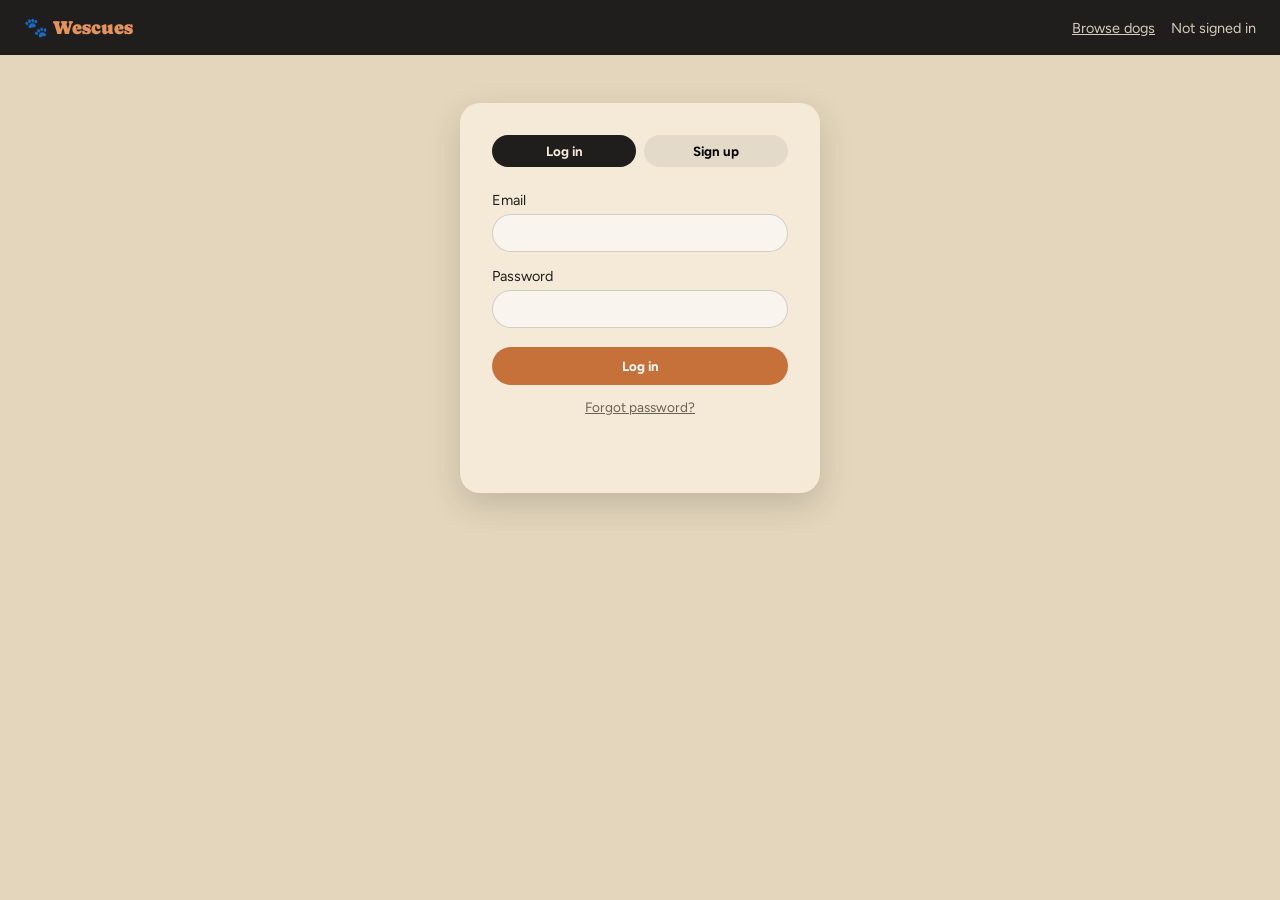
==== frontend/index.html @ fcfbf8e0 "Move all frontend files into frontend/ HTML, CSS, and JS all together (each page's .html/.js pair, p" ====
<!DOCTYPE html>
<html lang="en">
<head>
<meta charset="UTF-8">
<meta name="viewport" content="width=device-width, initial-scale=1.0">
<title>Wescues</title>
<link rel="stylesheet" href="style.css">
<script type="importmap">
{
  "imports": {
    "@supabase/supabase-js": "https://esm.sh/@supabase/supabase-js@2"
  }
}
</script>
</head>
<body>

  <header class="topbar">
    <div class="brand">🐾 Wescues</div>
    <nav style="display: flex; align-items: center; gap: 1rem;">
      <a href="browse.html" class="session-status" style="color: inherit; text-decoration: underline;">Browse dogs</a>
      <a href="shelter-dashboard.html" id="shelterLink" class="session-status hidden" style="color: inherit; text-decoration: underline;">My dogs</a>
      <a href="account.html" id="accountLink" class="session-status hidden" style="color: inherit; text-decoration: underline;">Account</a>
      <a href="admin.html" id="adminLink" class="session-status hidden" style="color: inherit; text-decoration: underline;">Moderation</a>
      <div id="sessionStatus" class="session-status">Not signed in</div>
    </nav>
  </header>

  <main class="auth-main">
    <section class="card" id="authCard">
      <div class="tabs">
        <button class="tab-btn active" data-tab="login">Log in</button>
        <button class="tab-btn" data-tab="signup">Sign up</button>
      </div>

      <form id="loginForm" class="auth-form">
        <label>Email <input type="email" name="email" required></label>
        <label>Password <input type="password" name="password" required></label>
        <button type="submit" class="primary-btn">Log in</button>
        <button type="button" id="forgotPasswordBtn" class="link-btn">Forgot password?</button>
      </form>

      <form id="signupForm" class="auth-form hidden">
        <label>Full name <input type="text" name="full_name"></label>
        <label>Email <input type="email" name="email" required></label>
        <label>Password <input type="password" name="password" required minlength="6"></label>
        <button type="submit" class="primary-btn">Sign up</button>
      </form>

      <p id="authMessage" class="auth-message"></p>
    </section>

    <section class="card hidden" id="profileCard">
      <h2>Signed in</h2>
      <dl id="profileDetails" class="profile-details"></dl>
      <button id="logoutBtn" class="secondary-btn">Log out</button>
    </section>
  </main>

  <script type="module" src="app.js"></script>
</body>
</html>
---- frontend/style.css ----
@import url('https://fonts.googleapis.com/css2?family=Caprasimo&family=Figtree:wght@400;600;700&display=swap');

* { box-sizing: border-box; }

body {
  margin: 0;
  font-family: 'Figtree', system-ui, sans-serif;
  background: #e4d6bc;
  color: #201e1d;
  -webkit-font-smoothing: antialiased;
}

h1, h2, h3, h4 {
  font-family: 'Caprasimo', system-ui, sans-serif;
  font-weight: 400;
  margin: 0;
}

.topbar {
  display: flex;
  justify-content: space-between;
  align-items: center;
  padding: 1rem 1.5rem;
  background: #201e1d;
  color: #f5ead8;
}

.brand {
  font-family: 'Caprasimo', system-ui, sans-serif;
  font-size: 1.2rem;
  color: #e2935e;
}

.session-status {
  font-size: 0.9rem;
  opacity: 0.85;
}

.auth-main {
  display: flex;
  justify-content: center;
  padding: 3rem 1rem;
}

.card {
  background: #f5ead8;
  border-radius: 20px;
  padding: 2rem;
  width: 100%;
  max-width: 360px;
  box-shadow: 0 12px 32px rgba(46, 43, 37, 0.18);
}

.tabs {
  display: flex;
  gap: 0.5rem;
  margin-bottom: 1.5rem;
}

.tab-btn {
  flex: 1;
  padding: 0.5rem;
  border: none;
  background: rgba(32, 30, 29, 0.08);
  border-radius: 999px;
  cursor: pointer;
  font-weight: 700;
  font-family: 'Figtree', sans-serif;
}

.tab-btn.active {
  background: #201e1d;
  color: #f5ead8;
}

.auth-form {
  display: flex;
  flex-direction: column;
  gap: 0.9rem;
}

.hidden {
  display: none;
}

.auth-form label {
  display: flex;
  flex-direction: column;
  gap: 0.3rem;
  font-size: 0.9rem;
}

.auth-form input {
  padding: 0.55rem 0.9rem;
  border: 1px solid rgba(32, 30, 29, 0.18);
  border-radius: 999px;
  font-size: 1rem;
  background: #f9f4ed;
  font-family: inherit;
}

.primary-btn {
  display: inline-flex;
  align-items: center;
  justify-content: center;
  gap: 6px;
  background: #c67139;
  color: #fff;
  border: 1px solid transparent;
  border-radius: 999px;
  padding: 0.6rem 1.1rem;
  font-weight: 700;
  font-family: 'Figtree', sans-serif;
  cursor: pointer;
  margin-top: 0.3rem;
}

.secondary-btn {
  display: inline-flex;
  align-items: center;
  justify-content: center;
  gap: 6px;
  background: transparent;
  border: 1px solid rgba(32, 30, 29, 0.22);
  color: #201e1d;
  border-radius: 999px;
  padding: 0.5rem 1rem;
  font-weight: 700;
  font-family: 'Figtree', sans-serif;
  cursor: pointer;
  margin-top: 1rem;
}

.danger-btn {
  display: block;
  background: none;
  border: 1px solid #b5432c;
  color: #b5432c;
  border-radius: 999px;
  padding: 0.4rem 0.8rem;
  cursor: pointer;
  margin: 0.4rem auto 0;
  font-size: 0.8rem;
  font-family: 'Figtree', sans-serif;
}

.danger-btn:hover {
  background: #b5432c;
  color: #fff;
}

.link-btn {
  background: none;
  border: none;
  color: #6b6355;
  text-decoration: underline;
  font-size: 0.85rem;
  cursor: pointer;
  padding: 0;
  align-self: center;
  font-family: 'Figtree', sans-serif;
}

.auth-message {
  min-height: 1.2em;
  font-size: 0.85rem;
  color: #b5432c;
  margin-top: 1rem;
}

.profile-details {
  display: grid;
  grid-template-columns: auto 1fr;
  gap: 0.4rem 0.8rem;
  font-size: 0.9rem;
}

.profile-details dt {
  font-weight: 600;
  color: #6b6355;
}

.profile-details dd {
  margin: 0;
  word-break: break-all;
}

/* Tags */

.tag {
  display: inline-flex;
  align-items: center;
  font-size: 0.7rem;
  font-weight: 700;
  letter-spacing: 0.02em;
  padding: 0.2rem 0.65rem;
  border-radius: 999px;
}

.tag-accent { background: #fff2eb; color: #8c491a; }
.tag-sage { background: #f0fae1; color: #3d472b; }
.tag-neutral { background: #f9f4ed; color: #645c50; }
.tag-alert { background: #fbe4d8; color: #8c491a; }

/* Browse page */

.browse-main {
  max-width: 1300px;
  margin: 0 auto;
}

.filter-sidebar {
  width: 220px;
  flex: none;
  padding: 1.5rem 1.5rem 1.5rem 0;
  border-right: 1px solid rgba(32, 30, 29, 0.12);
}

.filter-sidebar select {
  width: 100%;
  padding: 0.5rem 0.9rem;
  border-radius: 999px;
  border: 1px solid rgba(32, 30, 29, 0.18);
  background: #f9f4ed;
  font-family: inherit;
  font-size: 0.9rem;
}

.filters {
  display: flex;
  gap: 0.75rem;
  margin-bottom: 1rem;
  flex-wrap: wrap;
}

.filters input,
.filters select {
  padding: 0.55rem 0.9rem;
  border: 1px solid rgba(32, 30, 29, 0.18);
  border-radius: 999px;
  font-size: 1rem;
  background: #f9f4ed;
  font-family: inherit;
}

.filters input {
  flex: 1;
  min-width: 200px;
}

.result-count {
  color: #6b6355;
  font-size: 0.9rem;
  margin: 0 0 1rem;
}

.dog-grid {
  display: grid;
  grid-template-columns: repeat(3, 1fr);
  gap: 1.5rem;
}

.dog-card {
  background: #ebddc5;
  border: none;
  border-radius: 20px;
  overflow: hidden;
  box-shadow: 0 1px 3px rgba(46, 43, 37, 0.12);
  cursor: pointer;
  text-align: left;
  padding: 0;
  font: inherit;
  color: inherit;
  position: relative;
}

.dog-card img,
.dog-card-noimg {
  width: 100%;
  height: 260px;
  object-fit: cover;
  display: block;
  background: #dcd3c4;
}

.dog-card-noimg {
  display: flex;
  align-items: center;
  justify-content: center;
  font-size: 4rem;
}

.dog-card-body {
  padding: 1.1rem 1.2rem;
}

.dog-card-body h3 {
  margin: 0 0 0.4rem;
  font-size: 1.3rem;
}

.dog-card-body p {
  margin: 0.25rem 0;
  font-size: 0.95rem;
  color: #4a443a;
}

.dog-card-shelter {
  color: #6b6355 !important;
}

.save-btn {
  position: absolute;
  top: 0.6rem;
  right: 0.6rem;
  width: 32px;
  height: 32px;
  border-radius: 50%;
  border: none;
  background: rgba(245, 234, 216, 0.9);
  cursor: pointer;
  display: flex;
  align-items: center;
  justify-content: center;
  font-size: 1rem;
  color: rgba(32, 30, 29, 0.35);
}

.save-btn.saved {
  color: #c67139;
}

/* Dog detail modal */

.modal-overlay {
  display: none;
  position: fixed;
  inset: 0;
  background: rgba(0, 0, 0, 0.5);
  align-items: center;
  justify-content: center;
  padding: 1rem;
}

.modal-overlay.open {
  display: flex;
}

.modal {
  background: #f5ead8;
  border-radius: 20px;
  max-width: 420px;
  width: 100%;
  max-height: 90vh;
  overflow-y: auto;
  padding: 1.5rem;
  position: relative;
}

.modal-photo {
  width: 100%;
  border-radius: 14px;
  margin-bottom: 1rem;
}

.close-btn {
  position: absolute;
  top: 0.75rem;
  right: 0.75rem;
  background: none;
  border: none;
  font-size: 1.5rem;
  cursor: pointer;
  line-height: 1;
  color: #201e1d;
}

.modal-meta,
.modal-shelter {
  color: #6b6355;
  font-size: 0.9rem;
}

/* Moderation dashboard */

.flag-list {
  display: flex;
  flex-direction: column;
  gap: 1rem;
}

.flag-row {
  display: grid;
  grid-template-columns: 1fr auto 1fr;
  gap: 1rem;
  background: #f5ead8;
  border-radius: 20px;
  padding: 1.25rem;
  box-shadow: 0 12px 32px rgba(46, 43, 37, 0.14);
  align-items: start;
}

.flag-side {
  text-align: center;
  border-radius: 14px;
  padding: 0.5rem;
  border: 2px solid transparent;
}

.flag-side.is-hidden {
  background: #fbeee7;
  border-color: #d97742;
}

.flag-side img {
  width: 100%;
  max-width: 220px;
  height: 160px;
  object-fit: cover;
  border-radius: 14px;
  margin-bottom: 0.5rem;
}

.flag-side.is-hidden img {
  opacity: 0.6;
}

.flag-side p {
  margin: 0.2rem 0;
}

.flag-side .hide-btn {
  margin-top: 0.5rem;
}

.flag-meta {
  text-align: center;
  min-width: 150px;
  padding-top: 2rem;
  font-size: 0.85rem;
  color: #6b6355;
}

.flag-meta button {
  margin-top: 0.75rem;
}

.hidden-tag {
  display: inline-block;
  background: #f0e4d8;
  color: #a8592a;
  font-size: 0.7rem;
  font-weight: 600;
  padding: 0.1rem 0.4rem;
  border-radius: 4px;
  vertical-align: middle;
}

.flag-action-message {
  color: #b5432c;
  font-size: 0.8rem;
  min-height: 1.2em;
}

.queue-header {
  display: flex;
  align-items: center;
  gap: 0.75rem;
  margin-bottom: 1rem;
  font-size: 0.9rem;
  color: #6b6355;
}

.queue-header strong {
  color: #c67139;
}

.queue-nav {
  display: flex;
  gap: 0.5rem;
  margin-left: auto;
}

.queue-nav button {
  margin-top: 0;
}

/* Stat tiles */

.stat-row {
  display: flex;
  gap: 1rem;
  flex-wrap: wrap;
  margin-bottom: 1.5rem;
}

.stat-tile {
  background: #ebddc5;
  border-radius: 18px;
  padding: 0.9rem 1.3rem;
}

.stat-tile.alert {
  background: #fbe4d8;
}

.stat-tile .stat-num {
  font-family: 'Caprasimo', sans-serif;
  font-size: 1.4rem;
}

.stat-tile.alert .stat-num {
  color: #8c491a;
}

.stat-tile .stat-label {
  font-size: 0.75rem;
  color: rgba(32, 30, 29, 0.55);
}

.stat-tile.alert .stat-label {
  color: #8c491a;
}

/* Data table */

.data-table {
  width: 100%;
  border-collapse: collapse;
  font-size: 0.85rem;
  background: #f5ead8;
  border-radius: 20px;
  overflow: hidden;
}

.data-table th {
  text-align: left;
  font-size: 0.7rem;
  letter-spacing: 0.04em;
  text-transform: uppercase;
  color: rgba(32, 30, 29, 0.5);
  padding: 0.6rem 0.9rem;
  border-bottom: 1px solid rgba(32, 30, 29, 0.15);
}

.data-table td {
  padding: 0.6rem 0.9rem;
  border-bottom: 1px solid rgba(32, 30, 29, 0.08);
  vertical-align: middle;
}

.data-table tr:last-child td {
  border-bottom: none;
}

.table-thumb {
  width: 34px;
  height: 34px;
  border-radius: 10px;
  object-fit: cover;
  background: #dcd3c4;
  vertical-align: middle;
  margin-right: 0.6rem;
}

.table-dog-cell {
  display: flex;
  align-items: center;
}

/* Generic page shell for new pages */

.page-main {
  max-width: 1100px;
  margin: 0 auto;
  padding: 1.5rem;
}

.section-title {
  font-size: 1rem;
  color: rgba(32, 30, 29, 0.7);
  margin-bottom: 0.75rem;
}

.panel {
  background: #ebddc5;
  border-radius: 18px;
  padding: 1rem 1.2rem;
}
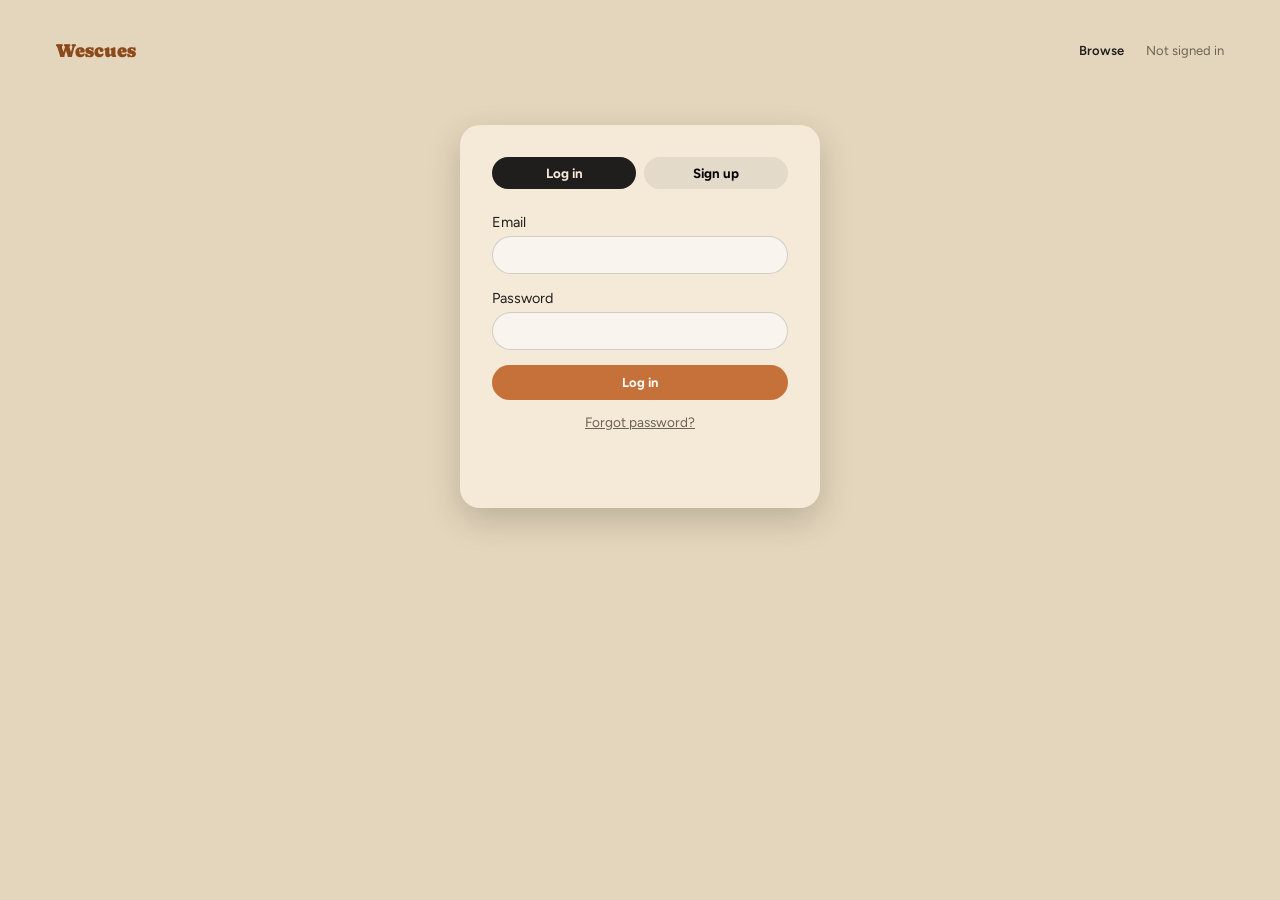
==== commit d5a14741: "Pixel-match the design system to the Claude Design mockup source Pulled exact values from the mockup" ====
--- a/frontend/index.html
+++ b/frontend/index.html
@@ -16,13 +16,13 @@
 <body>
 
   <header class="topbar">
-    <div class="brand">🐾 Wescues</div>
-    <nav style="display: flex; align-items: center; gap: 1rem;">
-      <a href="browse.html" class="session-status" style="color: inherit; text-decoration: underline;">Browse dogs</a>
-      <a href="shelter-dashboard.html" id="shelterLink" class="session-status hidden" style="color: inherit; text-decoration: underline;">My dogs</a>
-      <a href="account.html" id="accountLink" class="session-status hidden" style="color: inherit; text-decoration: underline;">Account</a>
-      <a href="admin.html" id="adminLink" class="session-status hidden" style="color: inherit; text-decoration: underline;">Moderation</a>
-      <div id="sessionStatus" class="session-status">Not signed in</div>
+    <div class="brand">Wescues</div>
+    <nav class="navbar-links">
+      <a href="browse.html">Browse</a>
+      <a href="shelter-dashboard.html" id="shelterLink" class="hidden">My dogs</a>
+      <a href="account.html" id="accountLink" class="hidden">Account</a>
+      <a href="admin.html" id="adminLink" class="hidden">Moderation</a>
+      <span id="sessionStatus" class="session-status" style="font-weight: 400; color: #6b6355;">Not signed in</span>
     </nav>
   </header>
 
--- a/frontend/style.css
+++ b/frontend/style.css
@@ -4,6 +4,8 @@
 
 body {
   margin: 0;
+  padding: 24px;
+  min-height: 100vh;
   font-family: 'Figtree', system-ui, sans-serif;
   background: #e4d6bc;
   color: #201e1d;
@@ -16,30 +18,78 @@
   margin: 0;
 }
 
-.topbar {
-  display: flex;
-  justify-content: space-between;
-  align-items: center;
-  padding: 1rem 1.5rem;
-  background: #201e1d;
-  color: #f5ead8;
-}
-
-.brand {
+/* App shell: the rounded, shadowed card every "interior" page (browse,
+   dog detail, shelter dashboard, moderation, account) sits inside, on
+   the tan body background -- taken directly from the mockup's .win. */
+
+.app-shell {
+  max-width: 1300px;
+  margin: 0 auto;
+  background: #f5ead8;
+  border-radius: 20px;
+  overflow: hidden;
+  box-shadow: 0 12px 32px rgba(46, 43, 37, 0.22);
+}
+
+.navbar {
+  display: flex;
+  align-items: center;
+  gap: 28px;
+  padding: 16px 32px;
+  border-bottom: 1px solid rgba(32, 30, 29, 0.1);
+}
+
+.navbar .brand {
   font-family: 'Caprasimo', system-ui, sans-serif;
-  font-size: 1.2rem;
-  color: #e2935e;
-}
-
-.session-status {
-  font-size: 0.9rem;
-  opacity: 0.85;
-}
+  font-size: 19px;
+  color: #8c491a;
+}
+
+.navbar-links {
+  margin-left: auto;
+  display: flex;
+  align-items: center;
+  gap: 22px;
+  font-size: 13px;
+  font-weight: 600;
+}
+
+.navbar-links a,
+.navbar-links button,
+.navbar-links span {
+  color: #201e1d;
+  text-decoration: none;
+}
+
+.navbar-links a.active {
+  color: #c67139;
+}
+
+/* Standalone pages (login, reset password) that aren't inside the app
+   shell -- just a centered card on the tan background. */
 
 .auth-main {
   display: flex;
   justify-content: center;
   padding: 3rem 1rem;
+}
+
+.topbar {
+  display: flex;
+  justify-content: space-between;
+  align-items: center;
+  padding: 16px 32px;
+}
+
+.topbar .brand {
+  font-family: 'Caprasimo', system-ui, sans-serif;
+  font-size: 19px;
+  color: #8c491a;
+}
+
+.session-status {
+  font-size: 13px;
+  font-weight: 600;
 }
 
 .card {
@@ -48,7 +98,7 @@
   padding: 2rem;
   width: 100%;
   max-width: 360px;
-  box-shadow: 0 12px 32px rgba(46, 43, 37, 0.18);
+  box-shadow: 0 12px 32px rgba(46, 43, 37, 0.22);
 }
 
 .tabs {
@@ -99,36 +149,74 @@
   font-family: inherit;
 }
 
-.primary-btn {
+.auth-message {
+  min-height: 1.2em;
+  font-size: 0.85rem;
+  color: #b5432c;
+  margin-top: 1rem;
+}
+
+.profile-details {
+  display: grid;
+  grid-template-columns: auto 1fr;
+  gap: 0.4rem 0.8rem;
+  font-size: 0.9rem;
+}
+
+.profile-details dt {
+  font-weight: 600;
+  color: #6b6355;
+}
+
+.profile-details dd {
+  margin: 0;
+  word-break: break-all;
+}
+
+/* Buttons -- pill-btn base + modifier, exact values from the mockup */
+
+.pill-btn,
+.primary-btn,
+.secondary-btn {
   display: inline-flex;
   align-items: center;
   justify-content: center;
   gap: 6px;
+  font-family: 'Figtree', sans-serif;
+  font-weight: 700;
+  font-size: 13px;
+  border-radius: 999px;
+  padding: 9px 18px;
+  cursor: pointer;
+  border: 1px solid transparent;
+  text-decoration: none;
+  white-space: nowrap;
+}
+
+.primary-btn {
   background: #c67139;
   color: #fff;
+}
+
+.secondary-btn {
+  background: transparent;
+  border-color: rgba(32, 30, 29, 0.22);
+  color: #201e1d;
+}
+
+.ghost-btn {
+  display: inline-flex;
+  align-items: center;
+  gap: 6px;
+  font-family: 'Figtree', sans-serif;
+  font-weight: 700;
+  font-size: 12px;
+  border-radius: 999px;
+  padding: 4px 10px;
+  cursor: pointer;
   border: 1px solid transparent;
-  border-radius: 999px;
-  padding: 0.6rem 1.1rem;
-  font-weight: 700;
-  font-family: 'Figtree', sans-serif;
-  cursor: pointer;
-  margin-top: 0.3rem;
-}
-
-.secondary-btn {
-  display: inline-flex;
-  align-items: center;
-  justify-content: center;
-  gap: 6px;
   background: transparent;
-  border: 1px solid rgba(32, 30, 29, 0.22);
-  color: #201e1d;
-  border-radius: 999px;
-  padding: 0.5rem 1rem;
-  font-weight: 700;
-  font-family: 'Figtree', sans-serif;
-  cursor: pointer;
-  margin-top: 1rem;
+  color: #8c491a;
 }
 
 .danger-btn {
@@ -161,39 +249,15 @@
   font-family: 'Figtree', sans-serif;
 }
 
-.auth-message {
-  min-height: 1.2em;
-  font-size: 0.85rem;
-  color: #b5432c;
-  margin-top: 1rem;
-}
-
-.profile-details {
-  display: grid;
-  grid-template-columns: auto 1fr;
-  gap: 0.4rem 0.8rem;
-  font-size: 0.9rem;
-}
-
-.profile-details dt {
-  font-weight: 600;
-  color: #6b6355;
-}
-
-.profile-details dd {
-  margin: 0;
-  word-break: break-all;
-}
-
-/* Tags */
+/* Tags -- exact values from the mockup */
 
 .tag {
   display: inline-flex;
   align-items: center;
-  font-size: 0.7rem;
+  font-size: 10.5px;
   font-weight: 700;
   letter-spacing: 0.02em;
-  padding: 0.2rem 0.65rem;
+  padding: 3px 10px;
   border-radius: 999px;
 }
 
@@ -204,16 +268,17 @@
 
 /* Browse page */
 
-.browse-main {
-  max-width: 1300px;
-  margin: 0 auto;
+.page-main {
+  max-width: none;
+  margin: 0;
+  padding: 1.5rem;
 }
 
 .filter-sidebar {
   width: 220px;
   flex: none;
   padding: 1.5rem 1.5rem 1.5rem 0;
-  border-right: 1px solid rgba(32, 30, 29, 0.12);
+  border-right: 1px solid rgba(32, 30, 29, 0.1);
 }
 
 .filter-sidebar select {
@@ -239,7 +304,7 @@
   border: 1px solid rgba(32, 30, 29, 0.18);
   border-radius: 999px;
   font-size: 1rem;
-  background: #f9f4ed;
+  background: #ebddc5;
   font-family: inherit;
 }
 
@@ -265,7 +330,6 @@
   border: none;
   border-radius: 20px;
   overflow: hidden;
-  box-shadow: 0 1px 3px rgba(46, 43, 37, 0.12);
   cursor: pointer;
   text-align: left;
   padding: 0;
@@ -355,6 +419,7 @@
   overflow-y: auto;
   padding: 1.5rem;
   position: relative;
+  box-shadow: 0 12px 32px rgba(46, 43, 37, 0.22);
 }
 
 .modal-photo {
@@ -393,10 +458,9 @@
   display: grid;
   grid-template-columns: 1fr auto 1fr;
   gap: 1rem;
-  background: #f5ead8;
-  border-radius: 20px;
-  padding: 1.25rem;
-  box-shadow: 0 12px 32px rgba(46, 43, 37, 0.14);
+  background: #ebddc5;
+  border-radius: 18px;
+  padding: 14px;
   align-items: start;
 }
 
@@ -467,8 +531,8 @@
   align-items: center;
   gap: 0.75rem;
   margin-bottom: 1rem;
-  font-size: 0.9rem;
-  color: #6b6355;
+  font-size: 13px;
+  font-weight: 600;
 }
 
 .queue-header strong {
@@ -485,7 +549,7 @@
   margin-top: 0;
 }
 
-/* Stat tiles */
+/* Stat tiles -- exact padding/radius from the mockup */
 
 .stat-row {
   display: flex;
@@ -497,7 +561,7 @@
 .stat-tile {
   background: #ebddc5;
   border-radius: 18px;
-  padding: 0.9rem 1.3rem;
+  padding: 14px 20px;
 }
 
 .stat-tile.alert {
@@ -506,7 +570,7 @@
 
 .stat-tile .stat-num {
   font-family: 'Caprasimo', sans-serif;
-  font-size: 1.4rem;
+  font-size: 22px;
 }
 
 .stat-tile.alert .stat-num {
@@ -514,7 +578,7 @@
 }
 
 .stat-tile .stat-label {
-  font-size: 0.75rem;
+  font-size: 11px;
   color: rgba(32, 30, 29, 0.55);
 }
 
@@ -522,29 +586,26 @@
   color: #8c491a;
 }
 
-/* Data table */
+/* Data table -- plain, no card wrapper, exact values from the mockup */
 
 .data-table {
   width: 100%;
   border-collapse: collapse;
-  font-size: 0.85rem;
-  background: #f5ead8;
-  border-radius: 20px;
-  overflow: hidden;
+  font-size: 13px;
 }
 
 .data-table th {
   text-align: left;
-  font-size: 0.7rem;
-  letter-spacing: 0.04em;
+  font-size: 11px;
+  letter-spacing: 0.06em;
   text-transform: uppercase;
   color: rgba(32, 30, 29, 0.5);
-  padding: 0.6rem 0.9rem;
+  padding: 8px;
   border-bottom: 1px solid rgba(32, 30, 29, 0.15);
 }
 
 .data-table td {
-  padding: 0.6rem 0.9rem;
+  padding: 9px 8px;
   border-bottom: 1px solid rgba(32, 30, 29, 0.08);
   vertical-align: middle;
 }
@@ -568,13 +629,7 @@
   align-items: center;
 }
 
-/* Generic page shell for new pages */
-
-.page-main {
-  max-width: 1100px;
-  margin: 0 auto;
-  padding: 1.5rem;
-}
+/* Panels used within app-shell pages */
 
 .section-title {
   font-size: 1rem;
@@ -585,5 +640,5 @@
 .panel {
   background: #ebddc5;
   border-radius: 18px;
-  padding: 1rem 1.2rem;
-}
+  padding: 16px 18px;
+}
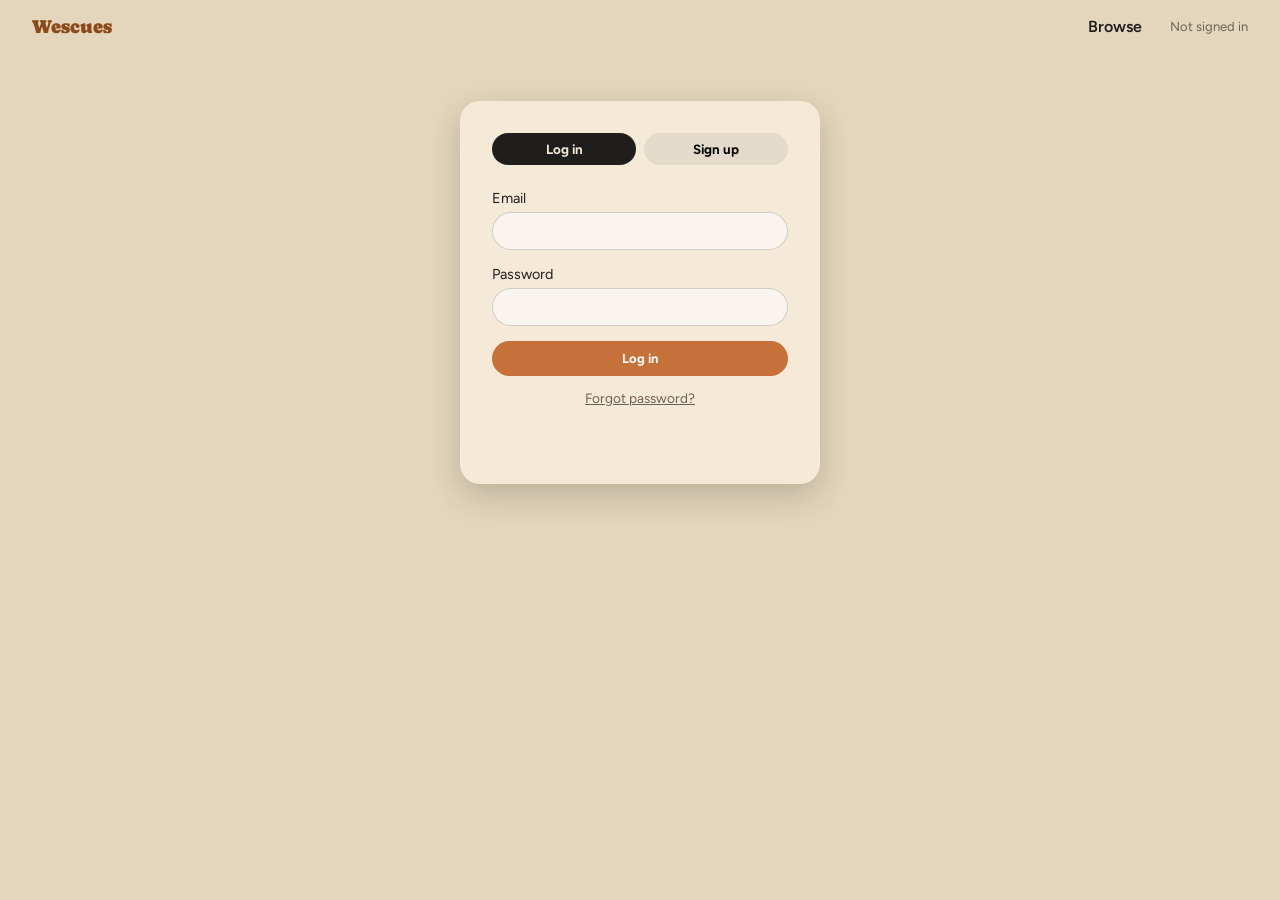
==== commit a89b053d: "Require a profile name at signup and show it in the navbar Signup now requires a full name (client-s" ====
--- a/frontend/index.html
+++ b/frontend/index.html
@@ -41,7 +41,7 @@
       </form>
 
       <form id="signupForm" class="auth-form hidden">
-        <label>Full name <input type="text" name="full_name"></label>
+        <label>Full name <input type="text" name="full_name" required></label>
         <label>Email <input type="email" name="email" required></label>
         <label>Password <input type="password" name="password" required minlength="6"></label>
         <button type="submit" class="primary-btn">Sign up</button>
--- a/frontend/style.css
+++ b/frontend/style.css
@@ -4,7 +4,6 @@
 
 body {
   margin: 0;
-  padding: 24px;
   min-height: 100vh;
   font-family: 'Figtree', system-ui, sans-serif;
   background: #e4d6bc;
@@ -18,30 +17,26 @@
   margin: 0;
 }
 
-/* App shell: the rounded, shadowed card every "interior" page (browse,
-   dog detail, shelter dashboard, moderation, account) sits inside, on
-   the tan body background -- taken directly from the mockup's .win. */
+/* App shell: full-width wrapper for every "interior" page (browse, dog
+   detail, shelter dashboard, moderation, account) -- no card/box, just
+   groups the navbar + content. */
 
 .app-shell {
-  max-width: 1300px;
-  margin: 0 auto;
+  min-height: 100vh;
+}
+
+.navbar {
+  display: flex;
+  align-items: center;
+  gap: 36px;
+  padding: 28px 48px;
   background: #f5ead8;
-  border-radius: 20px;
-  overflow: hidden;
-  box-shadow: 0 12px 32px rgba(46, 43, 37, 0.22);
-}
-
-.navbar {
-  display: flex;
-  align-items: center;
-  gap: 28px;
-  padding: 16px 32px;
   border-bottom: 1px solid rgba(32, 30, 29, 0.1);
 }
 
 .navbar .brand {
   font-family: 'Caprasimo', system-ui, sans-serif;
-  font-size: 19px;
+  font-size: 28px;
   color: #8c491a;
 }
 
@@ -49,8 +44,8 @@
   margin-left: auto;
   display: flex;
   align-items: center;
-  gap: 22px;
-  font-size: 13px;
+  gap: 28px;
+  font-size: 16px;
   font-weight: 600;
 }
 
